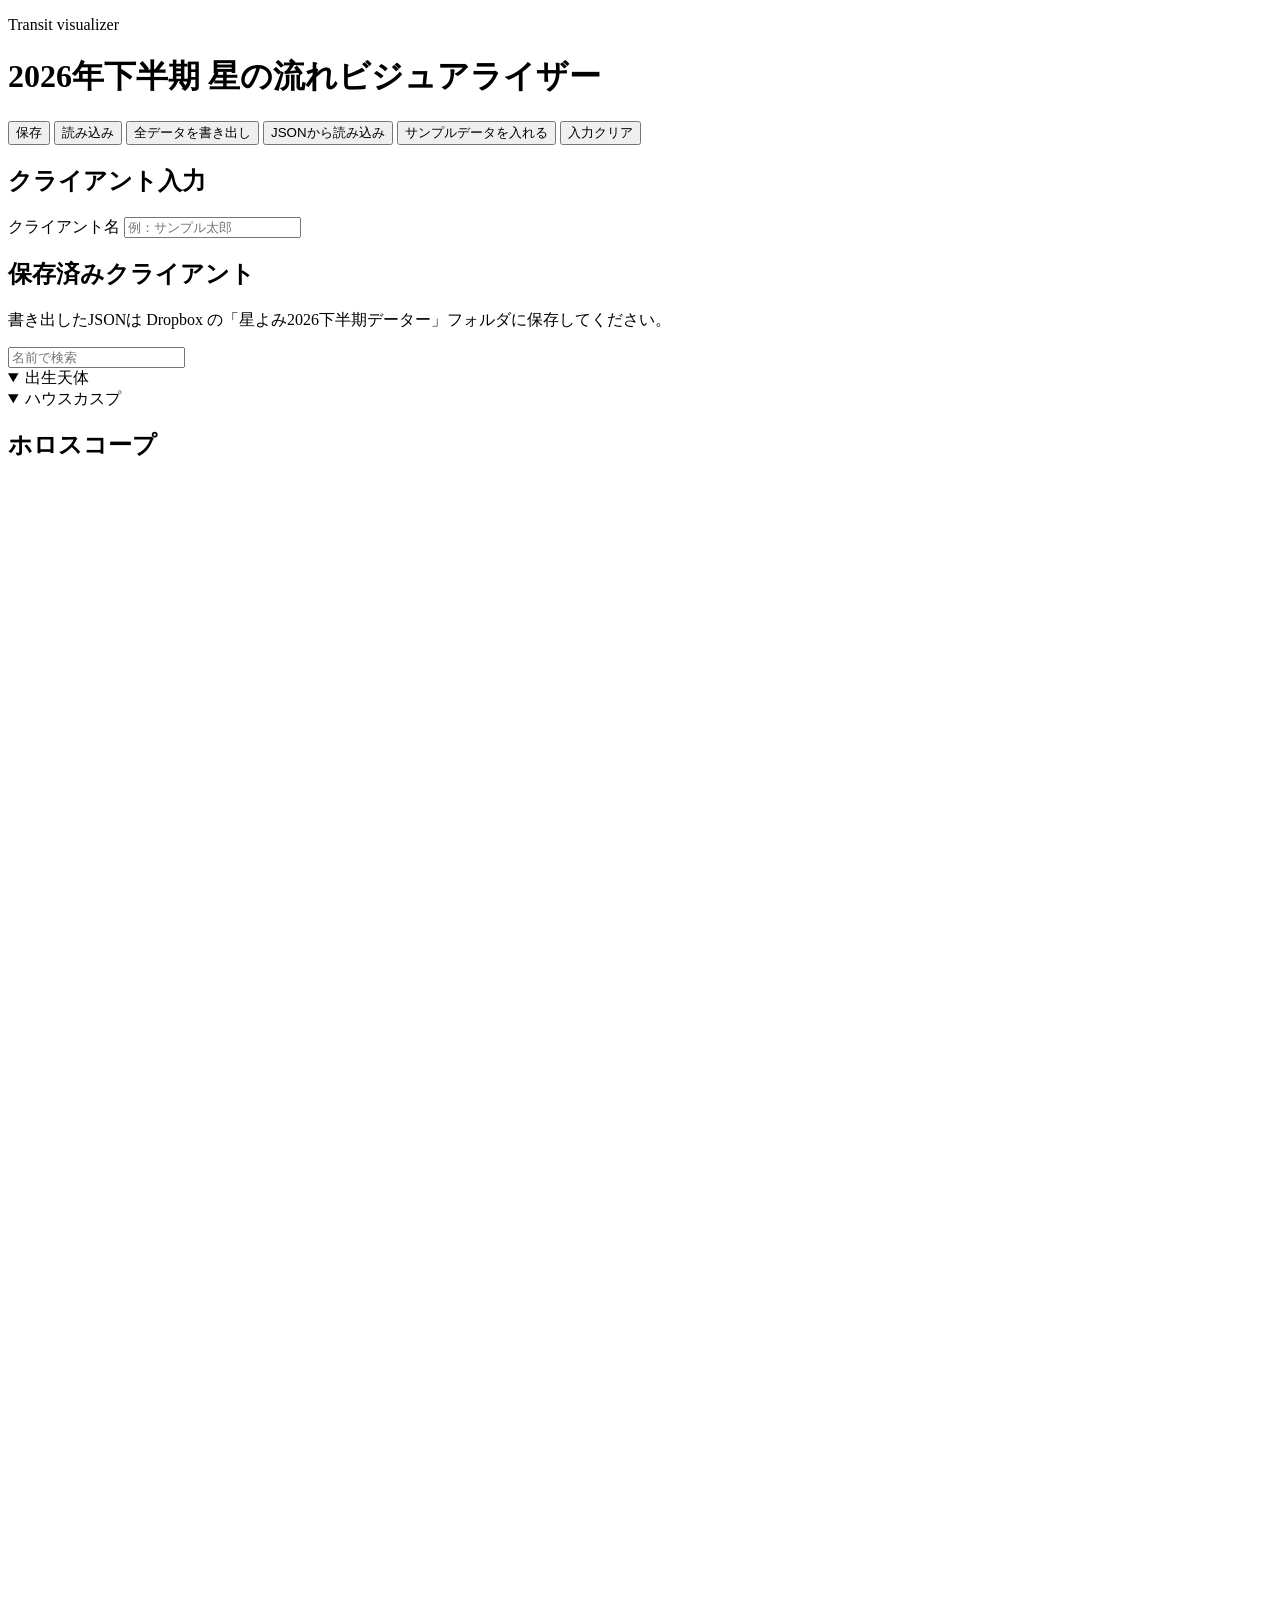
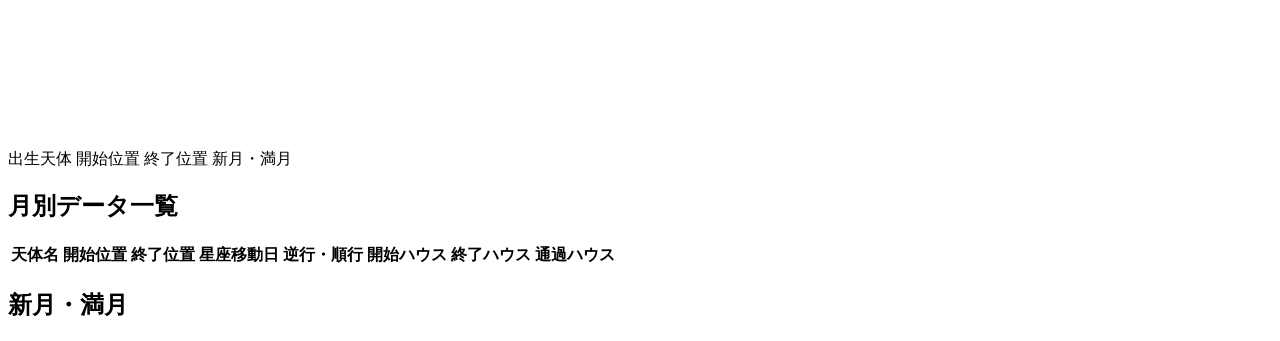
==== index.html @ 2de2ae79 "Add static app entrypoint" ====
<!doctype html>
<html lang="ja">
<head>
  <meta charset="utf-8">
  <meta name="viewport" content="width=device-width, initial-scale=1">
  <title>2026年下半期 星の流れビジュアライザー</title>
  <link rel="stylesheet" href="styles.css">
</head>
<body>
  <header class="app-header">
    <div>
      <p class="eyebrow">Transit visualizer</p>
      <h1>2026年下半期 星の流れビジュアライザー</h1>
    </div>
    <div class="storage-actions" aria-label="保存操作">
      <button id="saveBtn" type="button">保存</button>
      <button id="loadBtn" type="button">読み込み</button>
      <button id="exportBtn" type="button">全データを書き出し</button>
      <button id="importBtn" type="button">JSONから読み込み</button>
      <button id="sampleBtn" type="button">サンプルデータを入れる</button>
      <button id="clearBtn" type="button">入力クリア</button>
      <input id="importFile" type="file" accept="application/json,.json" hidden>
    </div>
  </header>

  <main class="layout">
    <section class="panel input-panel" aria-labelledby="input-title">
      <div class="section-heading">
        <h2 id="input-title">クライアント入力</h2>
        <p id="statusText" class="status-text" role="status"></p>
      </div>

      <label class="client-name">
        <span>クライアント名</span>
        <input id="clientName" type="text" autocomplete="off" placeholder="例：サンプル太郎">
      </label>

      <section class="client-library" aria-labelledby="client-library-title">
        <div class="section-heading compact">
          <h2 id="client-library-title">保存済みクライアント</h2>
          <span id="clientCount" class="status-text"></span>
        </div>
        <p class="storage-hint">書き出したJSONは Dropbox の「星よみ2026下半期データー」フォルダに保存してください。</p>
        <input id="clientSearch" type="search" autocomplete="off" placeholder="名前で検索">
        <div id="clientList" class="client-list" role="listbox" aria-label="保存済みクライアント一覧"></div>
      </section>

      <details open>
        <summary>出生天体</summary>
        <div id="natalInputs" class="input-grid"></div>
      </details>

      <details open>
        <summary>ハウスカスプ</summary>
        <div id="houseInputs" class="input-grid house-grid"></div>
      </details>
    </section>

    <section class="panel chart-panel" aria-labelledby="chart-title">
      <div class="section-heading">
        <h2 id="chart-title">ホロスコープ</h2>
        <p id="selectedMonthLabel" class="status-text"></p>
      </div>

      <div id="monthButtons" class="month-buttons" aria-label="月選択"></div>

      <div class="chart-wrap">
        <svg id="chartSvg" viewBox="0 0 720 720" role="img" aria-label="ホロスコープチャート"></svg>
      </div>

      <div class="legend">
        <span><i class="dot natal"></i>出生天体</span>
        <span><i class="dot start"></i>開始位置</span>
        <span><i class="dot end"></i>終了位置</span>
        <span><i class="dot moon"></i>新月・満月</span>
      </div>
    </section>

    <section class="panel list-panel" aria-labelledby="list-title">
      <h2 id="list-title">月別データ一覧</h2>
      <div class="table-wrap">
        <table>
          <thead>
            <tr>
              <th>天体名</th>
              <th>開始位置</th>
              <th>終了位置</th>
              <th>星座移動日</th>
              <th>逆行・順行</th>
              <th>開始ハウス</th>
              <th>終了ハウス</th>
              <th>通過ハウス</th>
            </tr>
          </thead>
          <tbody id="transitTableBody"></tbody>
        </table>
      </div>
    </section>

    <section class="panel lunation-panel" aria-labelledby="lunation-title">
      <h2 id="lunation-title">新月・満月</h2>
      <div id="lunationList" class="lunation-list"></div>
    </section>
  </main>

  <script src="data.js"></script>
  <script src="app.js"></script>
</body>
</html>
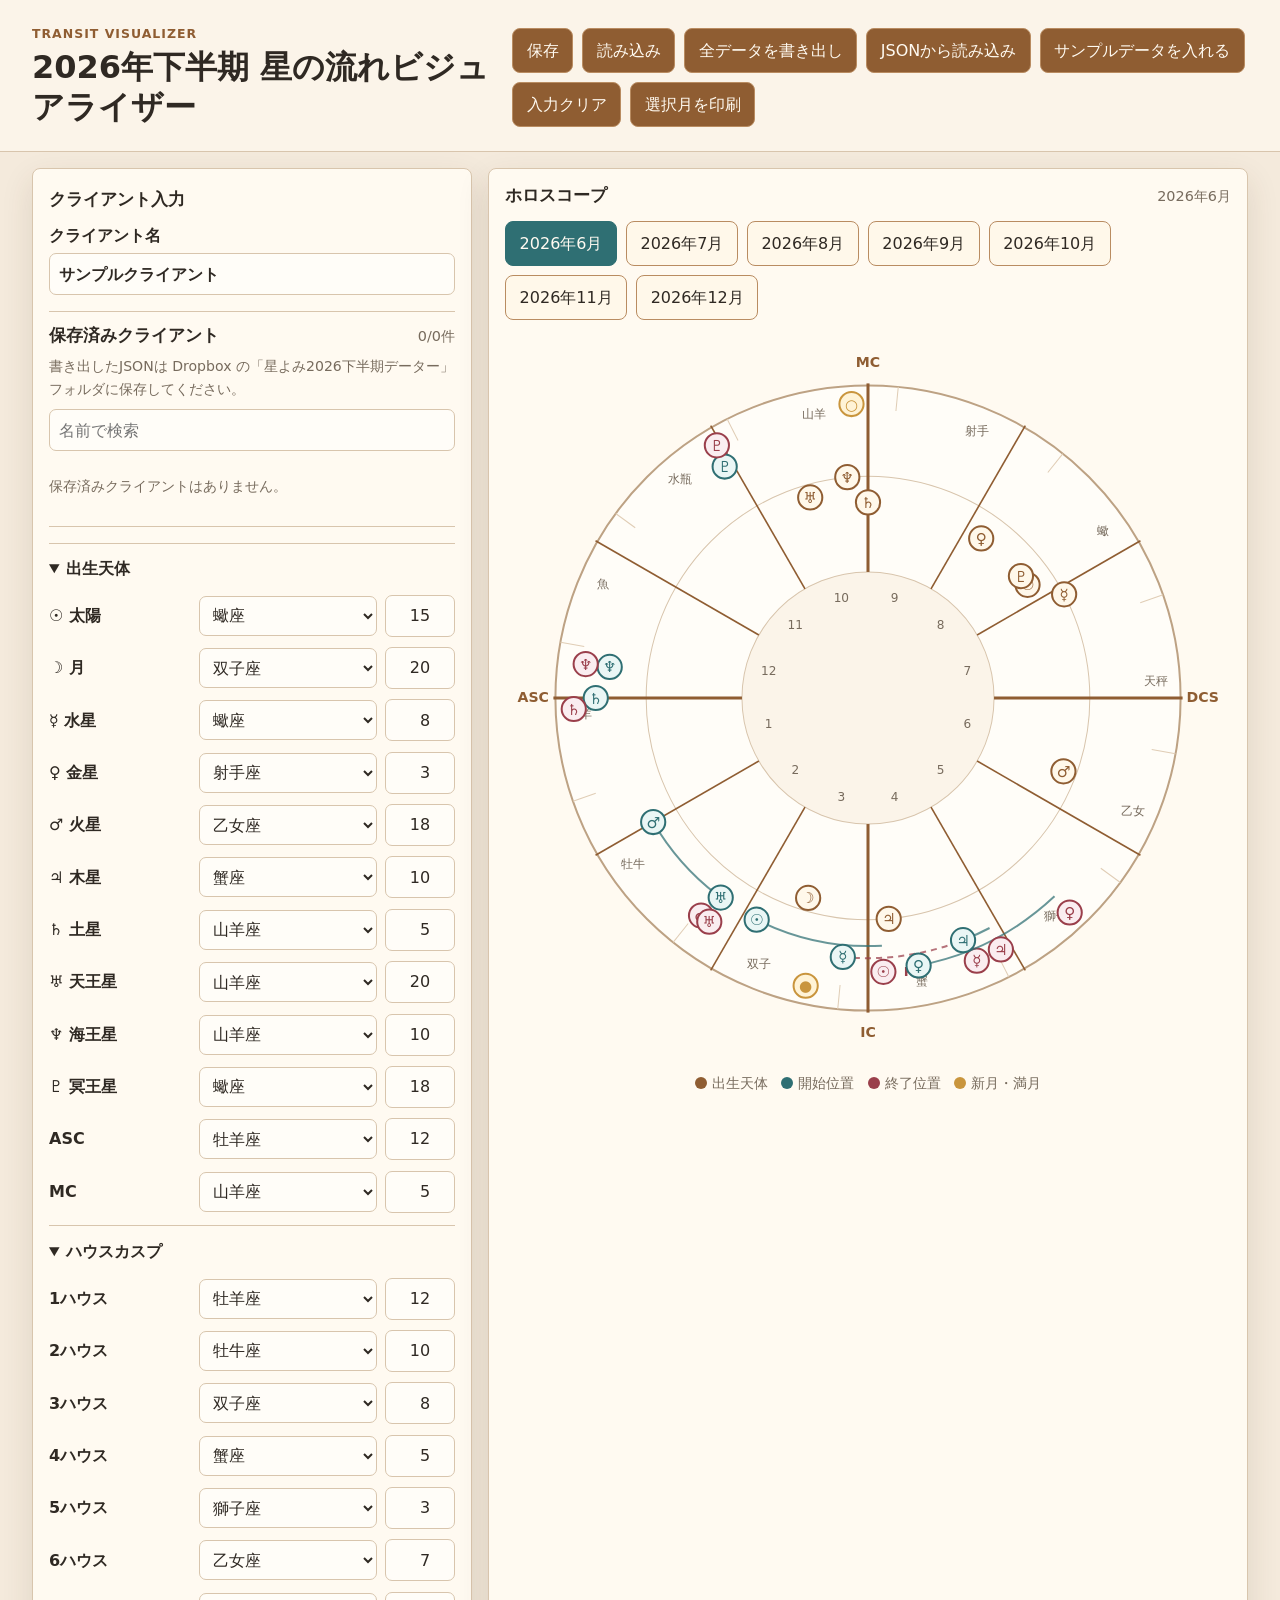
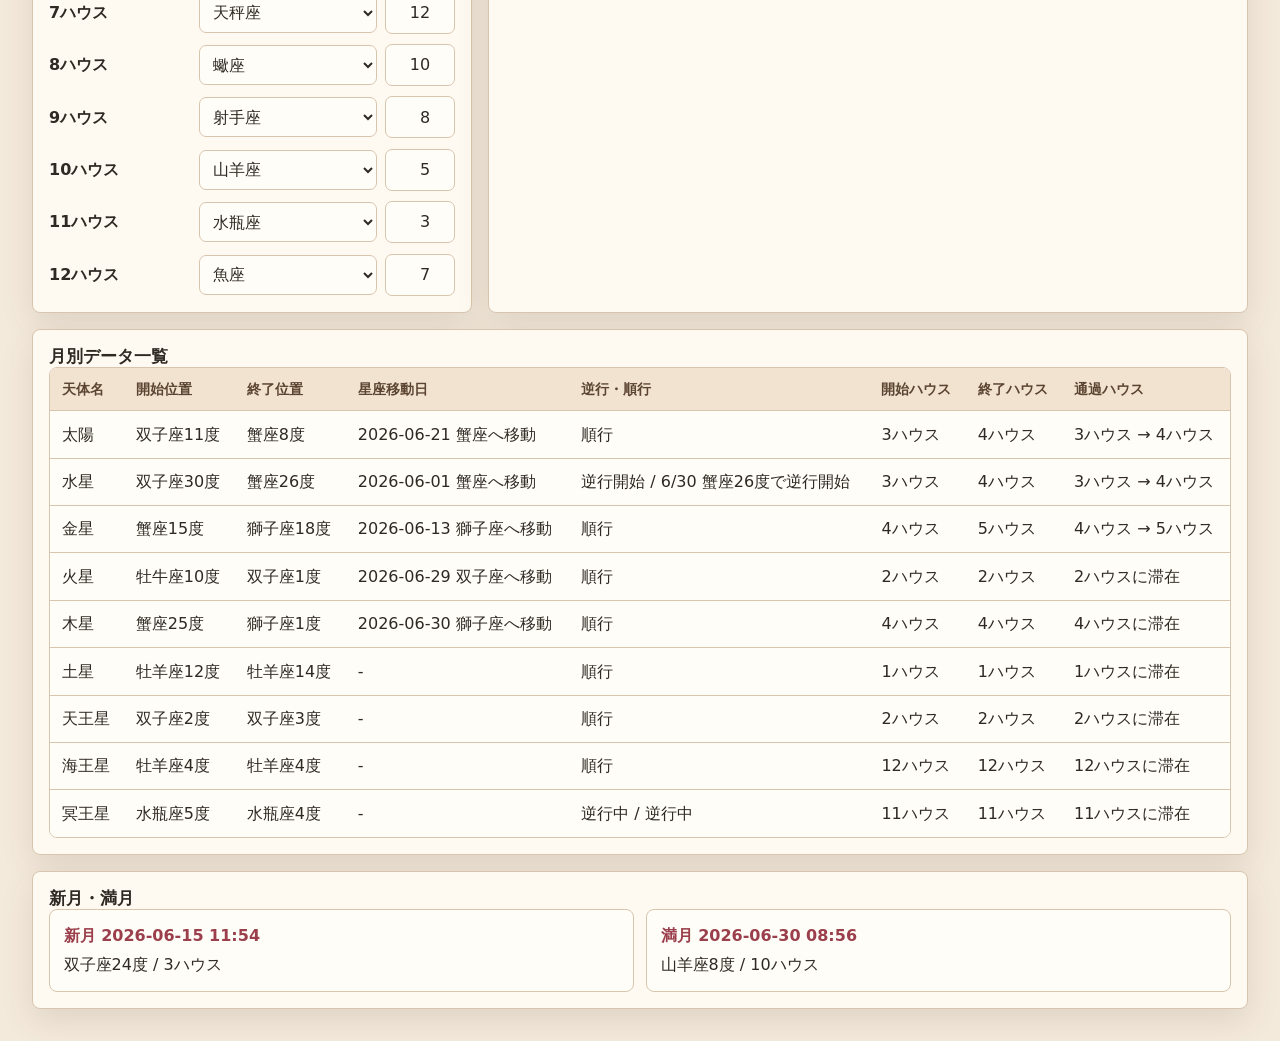
==== commit cd683c02: "印刷ボタンを追加" ====
--- a/index.html
+++ b/index.html
@@ -19,6 +19,7 @@
       <button id="importBtn" type="button">JSONから読み込み</button>
       <button id="sampleBtn" type="button">サンプルデータを入れる</button>
       <button id="clearBtn" type="button">入力クリア</button>
+      <button id="printBtn" type="button">選択月を印刷</button>
       <input id="importFile" type="file" accept="application/json,.json" hidden>
     </div>
   </header>
@@ -57,6 +58,8 @@
     </section>
 
     <section class="panel chart-panel" aria-labelledby="chart-title">
+      <div id="printSummary" class="print-summary" aria-hidden="true"></div>
+
       <div class="section-heading">
         <h2 id="chart-title">ホロスコープ</h2>
         <p id="selectedMonthLabel" class="status-text"></p>
@@ -105,5 +108,18 @@
 
   <script src="data.js"></script>
   <script src="app.js"></script>
+  <script>
+    (function () {
+      function updatePrintSummary() {
+        var summary = document.getElementById("printSummary");
+        var month = document.getElementById("selectedMonthLabel");
+        var client = document.getElementById("clientName");
+        if (summary) summary.textContent = ((month && month.textContent) || "選択月") + " / " + ((client && client.value) || "名称未設定");
+      }
+      var printButton = document.getElementById("printBtn");
+      if (printButton) printButton.addEventListener("click", function () { updatePrintSummary(); window.print(); });
+      window.addEventListener("beforeprint", updatePrintSummary);
+    })();
+  </script>
 </body>
 </html>
--- a/styles.css
+++ b/styles.css
@@ -0,0 +1,404 @@
+:root {
+  --bg: #f4eadc;
+  --paper: #fffaf1;
+  --paper-2: #f8f0e4;
+  --ink: #2f2923;
+  --muted: #776b5d;
+  --line: #d8c5ad;
+  --accent: #8f5d32;
+  --accent-2: #2f6f73;
+  --accent-3: #9a3f4b;
+  --gold: #c9953d;
+  --shadow: 0 12px 32px rgba(72, 48, 26, 0.12);
+}
+
+* {
+  box-sizing: border-box;
+}
+
+body {
+  margin: 0;
+  min-height: 100vh;
+  color: var(--ink);
+  background: var(--bg);
+  font-family: system-ui, -apple-system, BlinkMacSystemFont, "Segoe UI", sans-serif;
+  line-height: 1.6;
+}
+
+button,
+input,
+select {
+  font: inherit;
+}
+
+button {
+  min-height: 42px;
+  border: 1px solid #b98c61;
+  border-radius: 8px;
+  padding: 0.55rem 0.85rem;
+  color: #fffaf1;
+  background: var(--accent);
+  cursor: pointer;
+}
+
+button:hover {
+  filter: brightness(0.96);
+}
+
+button.secondary {
+  color: var(--ink);
+  background: var(--paper-2);
+}
+
+.app-header {
+  display: flex;
+  align-items: end;
+  justify-content: space-between;
+  gap: 1rem;
+  padding: 1.5rem clamp(1rem, 3vw, 2rem);
+  border-bottom: 1px solid var(--line);
+  background: #fbf4e9;
+}
+
+.eyebrow {
+  margin: 0 0 0.2rem;
+  color: var(--accent);
+  font-size: 0.78rem;
+  font-weight: 700;
+  letter-spacing: 0.08em;
+  text-transform: uppercase;
+}
+
+h1,
+h2 {
+  margin: 0;
+  line-height: 1.25;
+}
+
+h1 {
+  font-size: clamp(1.35rem, 3.8vw, 2rem);
+}
+
+h2 {
+  font-size: 1.05rem;
+}
+
+.storage-actions,
+.month-buttons {
+  display: flex;
+  flex-wrap: wrap;
+  gap: 0.55rem;
+}
+
+.layout {
+  display: grid;
+  grid-template-columns: minmax(300px, 440px) minmax(0, 1fr);
+  gap: 1rem;
+  padding: 1rem clamp(1rem, 3vw, 2rem) 2rem;
+}
+
+.panel {
+  border: 1px solid var(--line);
+  border-radius: 8px;
+  background: var(--paper);
+  box-shadow: var(--shadow);
+  padding: 1rem;
+}
+
+.input-panel {
+  align-self: start;
+}
+
+.chart-panel,
+.list-panel,
+.lunation-panel {
+  min-width: 0;
+}
+
+.list-panel,
+.lunation-panel {
+  grid-column: 1 / -1;
+}
+
+.section-heading {
+  display: flex;
+  align-items: baseline;
+  justify-content: space-between;
+  gap: 1rem;
+  margin-bottom: 0.8rem;
+}
+
+.section-heading.compact {
+  margin-bottom: 0.45rem;
+}
+
+.status-text {
+  min-height: 1.4em;
+  margin: 0;
+  color: var(--muted);
+  font-size: 0.9rem;
+}
+
+.client-name {
+  display: grid;
+  gap: 0.3rem;
+  margin-bottom: 1rem;
+  font-weight: 700;
+}
+
+.client-library {
+  border-top: 1px solid var(--line);
+  border-bottom: 1px solid var(--line);
+  padding: 0.8rem 0;
+  margin-bottom: 1rem;
+}
+
+.storage-hint {
+  margin: 0 0 0.55rem;
+  color: var(--muted);
+  font-size: 0.88rem;
+}
+
+.client-list {
+  display: grid;
+  gap: 0.45rem;
+  max-height: 190px;
+  overflow: auto;
+  margin-top: 0.6rem;
+  padding-right: 0.2rem;
+}
+
+.client-item {
+  display: flex;
+  align-items: center;
+  justify-content: space-between;
+  gap: 0.45rem;
+  border: 1px solid var(--line);
+  border-radius: 8px;
+  padding: 0.45rem;
+  background: #fffdf8;
+}
+
+.client-item.active {
+  border-color: var(--accent-2);
+  background: #eef8f6;
+}
+
+.client-item button {
+  min-height: 34px;
+  padding: 0.3rem 0.55rem;
+  white-space: nowrap;
+}
+
+.client-item .load-client {
+  flex: 1;
+  min-width: 0;
+  color: var(--ink);
+  text-align: left;
+  background: transparent;
+  border-color: transparent;
+}
+
+.client-item .delete-client {
+  color: #7b2631;
+  background: #fff7f6;
+  border-color: #d8aaa7;
+}
+
+input,
+select {
+  width: 100%;
+  min-height: 40px;
+  border: 1px solid var(--line);
+  border-radius: 7px;
+  padding: 0.45rem 0.55rem;
+  color: var(--ink);
+  background: #fffdf8;
+}
+
+details {
+  border-top: 1px solid var(--line);
+  padding-top: 0.8rem;
+  margin-top: 0.8rem;
+}
+
+summary {
+  cursor: pointer;
+  font-weight: 800;
+}
+
+.input-grid {
+  display: grid;
+  grid-template-columns: 1fr;
+  gap: 0.65rem;
+  margin-top: 0.8rem;
+}
+
+.field {
+  display: grid;
+  grid-template-columns: minmax(6.2rem, 0.8fr) minmax(7rem, 1fr) 4.4rem;
+  gap: 0.45rem;
+  align-items: center;
+}
+
+.field label {
+  font-weight: 700;
+}
+
+.field input {
+  text-align: right;
+}
+
+.month-buttons {
+  margin-bottom: 0.9rem;
+}
+
+.month-buttons button {
+  color: var(--ink);
+  background: #fff8ea;
+}
+
+.month-buttons button.active {
+  color: #fffaf1;
+  border-color: var(--accent-2);
+  background: var(--accent-2);
+}
+
+.chart-wrap {
+  width: min(100%, 760px);
+  margin: 0 auto;
+  aspect-ratio: 1;
+}
+
+#chartSvg {
+  display: block;
+  width: 100%;
+  height: 100%;
+  overflow: visible;
+}
+
+.legend {
+  display: flex;
+  flex-wrap: wrap;
+  gap: 0.85rem;
+  justify-content: center;
+  margin-top: 0.7rem;
+  color: var(--muted);
+  font-size: 0.9rem;
+}
+
+.dot {
+  display: inline-block;
+  width: 0.75rem;
+  height: 0.75rem;
+  border-radius: 50%;
+  margin-right: 0.3rem;
+  vertical-align: -0.08rem;
+}
+
+.dot.natal { background: var(--accent); }
+.dot.start { background: var(--accent-2); }
+.dot.end { background: var(--accent-3); }
+.dot.moon { background: var(--gold); }
+
+.table-wrap {
+  overflow-x: auto;
+  border: 1px solid var(--line);
+  border-radius: 8px;
+}
+
+table {
+  width: 100%;
+  min-width: 900px;
+  border-collapse: collapse;
+  background: #fffdf8;
+}
+
+th,
+td {
+  border-bottom: 1px solid var(--line);
+  padding: 0.65rem 0.75rem;
+  text-align: left;
+  vertical-align: top;
+}
+
+th {
+  color: #5b4431;
+  background: #f2e3d0;
+  font-size: 0.86rem;
+  white-space: nowrap;
+}
+
+tbody tr:last-child td {
+  border-bottom: 0;
+}
+
+.lunation-list {
+  display: grid;
+  grid-template-columns: repeat(auto-fit, minmax(230px, 1fr));
+  gap: 0.75rem;
+}
+
+.lunation-card {
+  border: 1px solid var(--line);
+  border-radius: 8px;
+  padding: 0.85rem;
+  background: #fffdf8;
+}
+
+.lunation-card strong {
+  display: block;
+  margin-bottom: 0.2rem;
+  color: var(--accent-3);
+}
+
+.small {
+  color: var(--muted);
+  font-size: 0.9rem;
+}
+
+.svg-label {
+  fill: var(--ink);
+  font-size: 15px;
+  font-weight: 700;
+}
+
+.svg-small {
+  fill: var(--muted);
+  font-size: 12px;
+}
+
+@media (max-width: 980px) {
+  .app-header,
+  .layout {
+    display: block;
+  }
+
+  .storage-actions {
+    margin-top: 1rem;
+  }
+
+  .panel {
+    margin-bottom: 1rem;
+  }
+}
+
+@media (max-width: 620px) {
+  .app-header,
+  .layout {
+    padding-left: 0.75rem;
+    padding-right: 0.75rem;
+  }
+
+  .input-grid {
+    grid-template-columns: 1fr;
+  }
+
+  .field {
+    grid-template-columns: 6rem minmax(6.6rem, 1fr) 4rem;
+  }
+
+  button {
+    flex: 1 1 auto;
+  }
+}
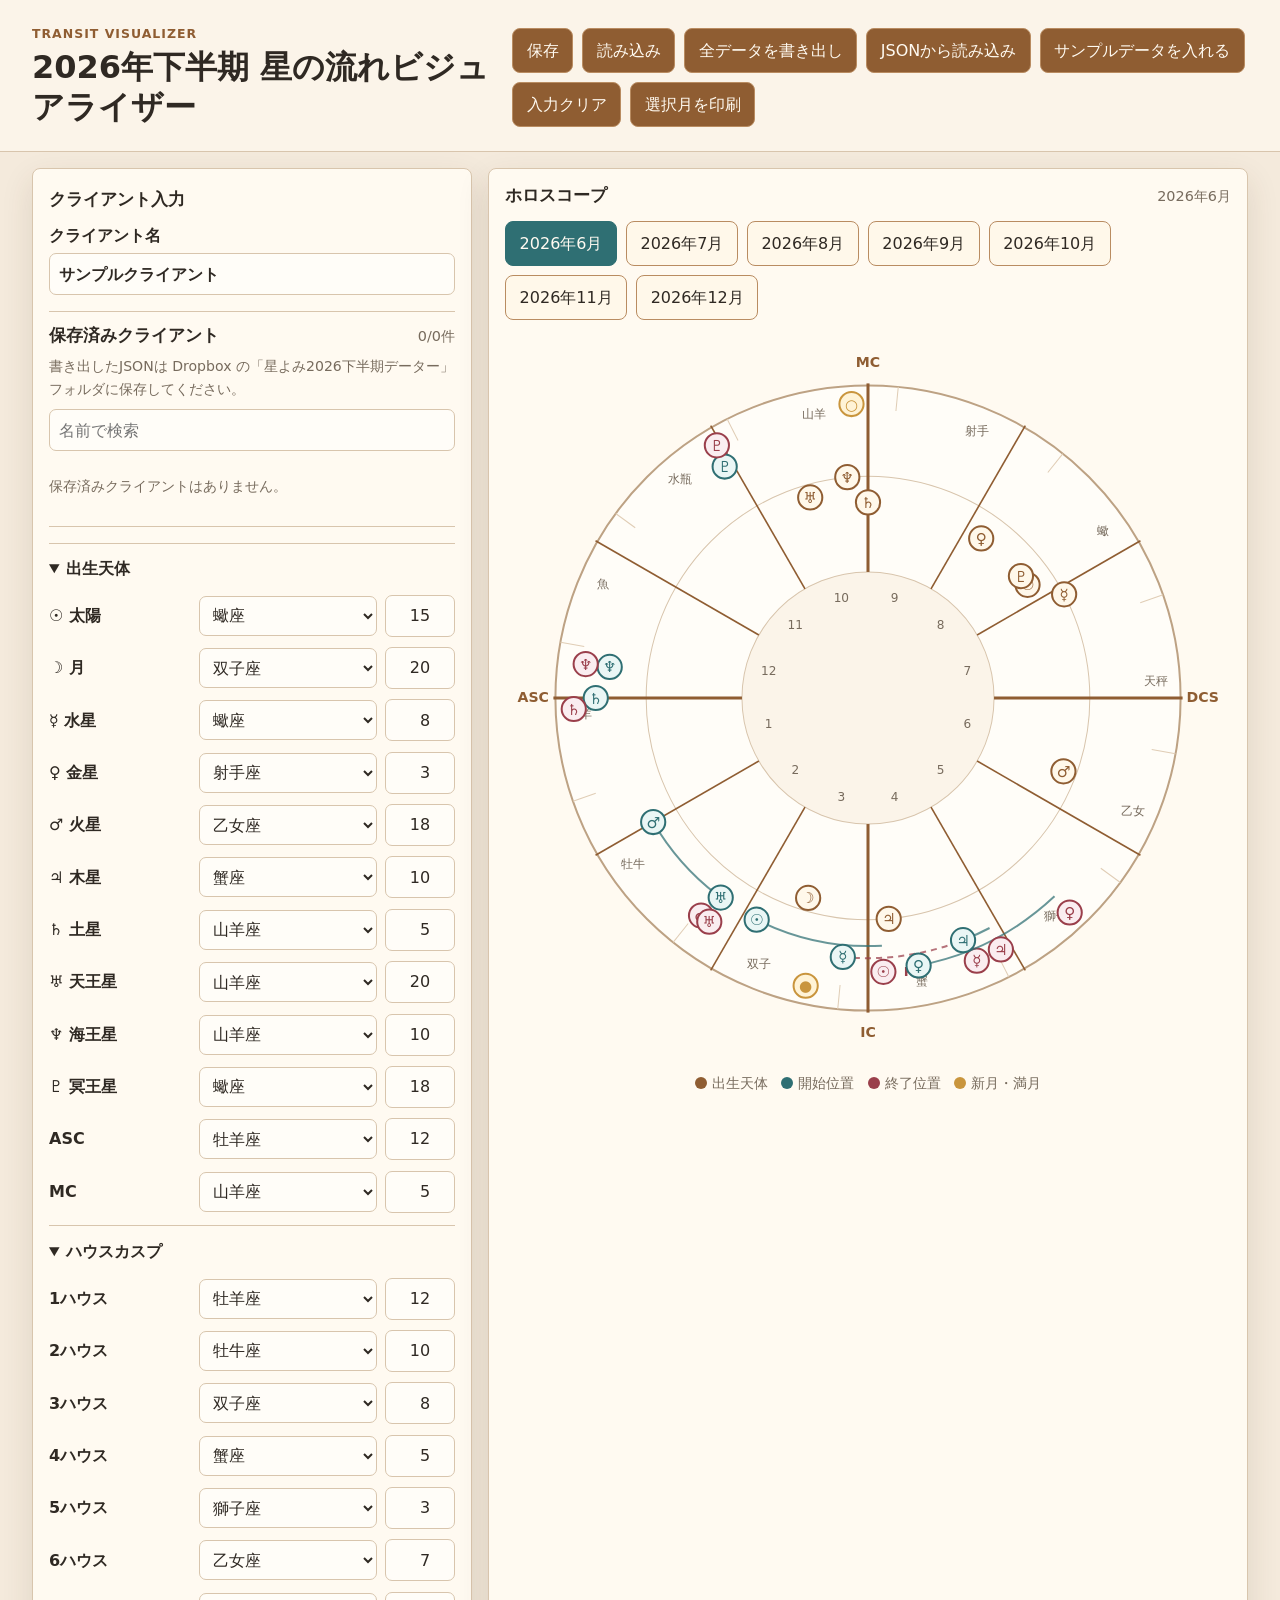
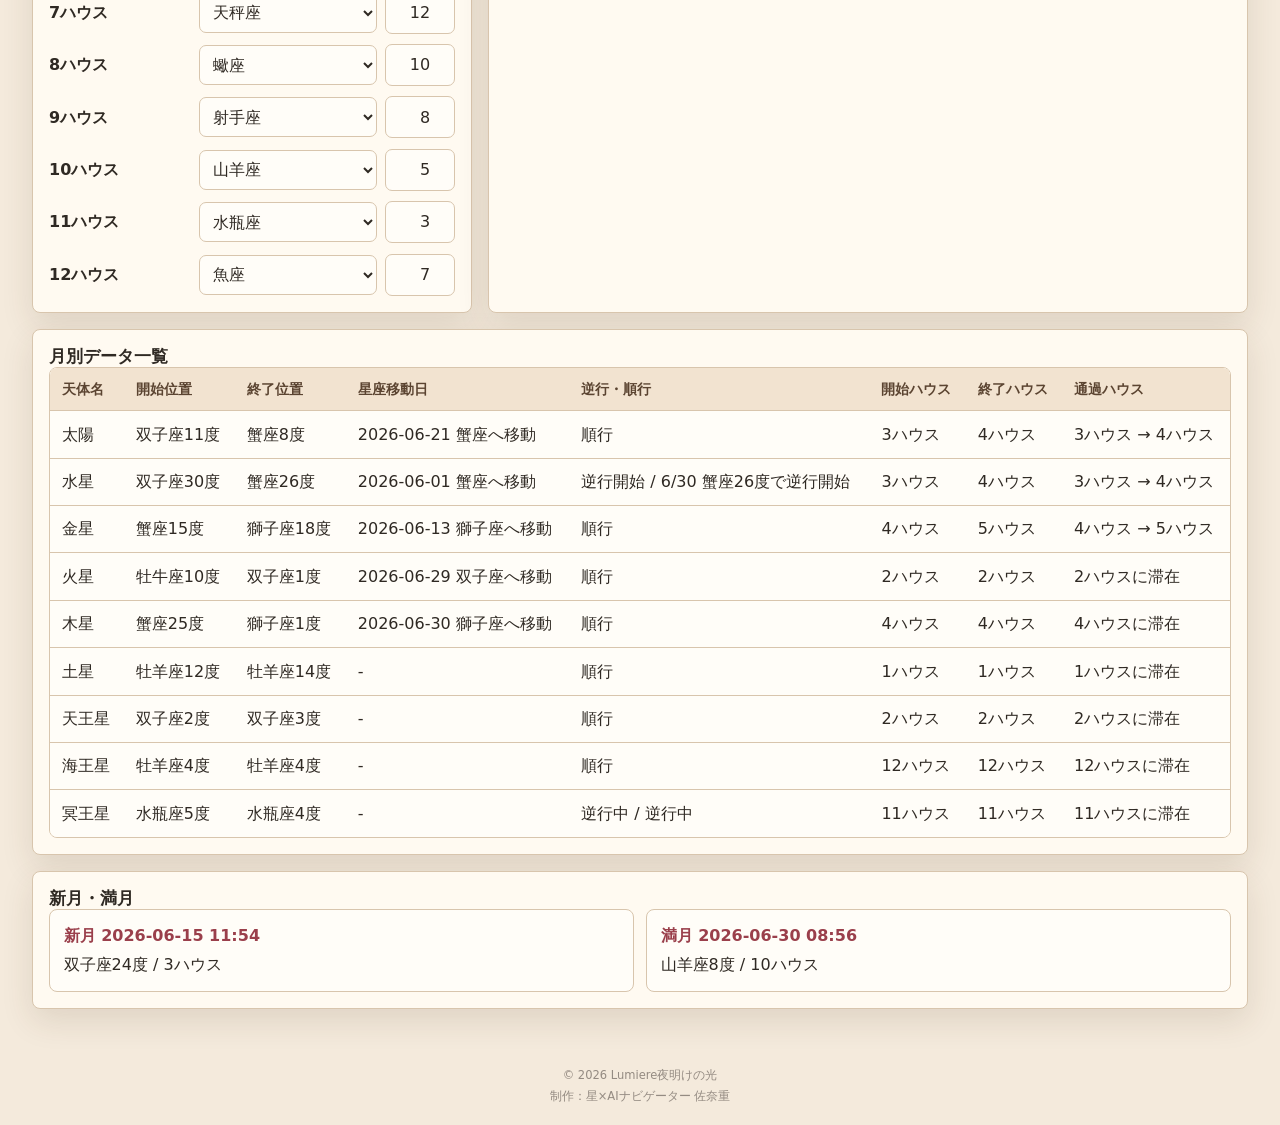
==== commit 6d3bfb36: "Add Lumiere footer attribution" ====
--- a/index.html
+++ b/index.html
@@ -121,5 +121,10 @@
       window.addEventListener("beforeprint", updatePrintSummary);
     })();
   </script>
+
+  <footer class="lumiere-site-footer" style="padding: 24px 16px 18px; text-align: center; font-size: 0.72rem; line-height: 1.8; color: rgba(80, 70, 65, 0.58); letter-spacing: 0;">
+    <div>© 2026 Lumiere夜明けの光</div>
+    <div>制作：星×AIナビゲーター 佐奈重</div>
+  </footer>
 </body>
 </html>
--- a/styles.css
+++ b/styles.css
@@ -139,6 +139,10 @@
   font-size: 0.9rem;
 }
 
+.print-summary {
+  display: none;
+}
+
 .client-name {
   display: grid;
   gap: 0.3rem;
@@ -402,3 +406,137 @@
     flex: 1 1 auto;
   }
 }
+
+@media print {
+  @page {
+    size: A4 portrait;
+    margin: 7mm;
+  }
+
+  :root {
+    --bg: #ffffff;
+    --paper: #ffffff;
+    --paper-2: #ffffff;
+    --shadow: none;
+  }
+
+  * {
+    print-color-adjust: exact;
+    -webkit-print-color-adjust: exact;
+  }
+
+  body {
+    min-height: auto;
+    background: #ffffff;
+    font-size: 9.5pt;
+    line-height: 1.25;
+  }
+
+  button,
+  input,
+  select,
+  .app-header,
+  .input-panel,
+  .month-buttons,
+  .legend {
+    display: none !important;
+  }
+
+  .layout {
+    display: block;
+    padding: 0;
+  }
+
+  .panel {
+    break-inside: avoid;
+    page-break-inside: avoid;
+    border: 0;
+    border-radius: 0;
+    box-shadow: none;
+    padding: 0;
+    margin: 0 0 4mm;
+    background: #ffffff;
+  }
+
+  .chart-panel {
+    min-height: auto;
+  }
+
+  .print-summary {
+    display: block;
+    margin: 0 0 2.5mm;
+    padding-bottom: 2mm;
+    border-bottom: 1px solid #d8c5ad;
+    color: #2f2923;
+    font-size: 13pt;
+    font-weight: 800;
+  }
+
+  .print-summary:empty {
+    display: none;
+  }
+
+  .section-heading {
+    margin-bottom: 1.5mm;
+  }
+
+  h2 {
+    font-size: 11pt;
+  }
+
+  .status-text {
+    font-size: 10pt;
+  }
+
+  .chart-wrap {
+    width: 100%;
+    max-width: 118mm;
+    height: 118mm;
+    margin: 0 auto;
+  }
+
+  #chartSvg {
+    width: 100%;
+    height: 100%;
+  }
+
+  .table-wrap {
+    overflow: visible;
+    border-radius: 0;
+  }
+
+  table {
+    min-width: 0;
+    table-layout: fixed;
+    font-size: 7.2pt;
+  }
+
+  th,
+  td {
+    padding: 1.2mm 1mm;
+    word-break: break-word;
+  }
+
+  th {
+    white-space: normal;
+  }
+
+  .lunation-list {
+    grid-template-columns: 1fr 1fr;
+    gap: 2mm;
+  }
+
+  .lunation-card {
+    break-inside: avoid;
+    page-break-inside: avoid;
+    padding: 1.8mm;
+  }
+
+  .lunation-card strong {
+    margin-bottom: 0.5mm;
+  }
+
+  .small {
+    font-size: 8pt;
+  }
+}
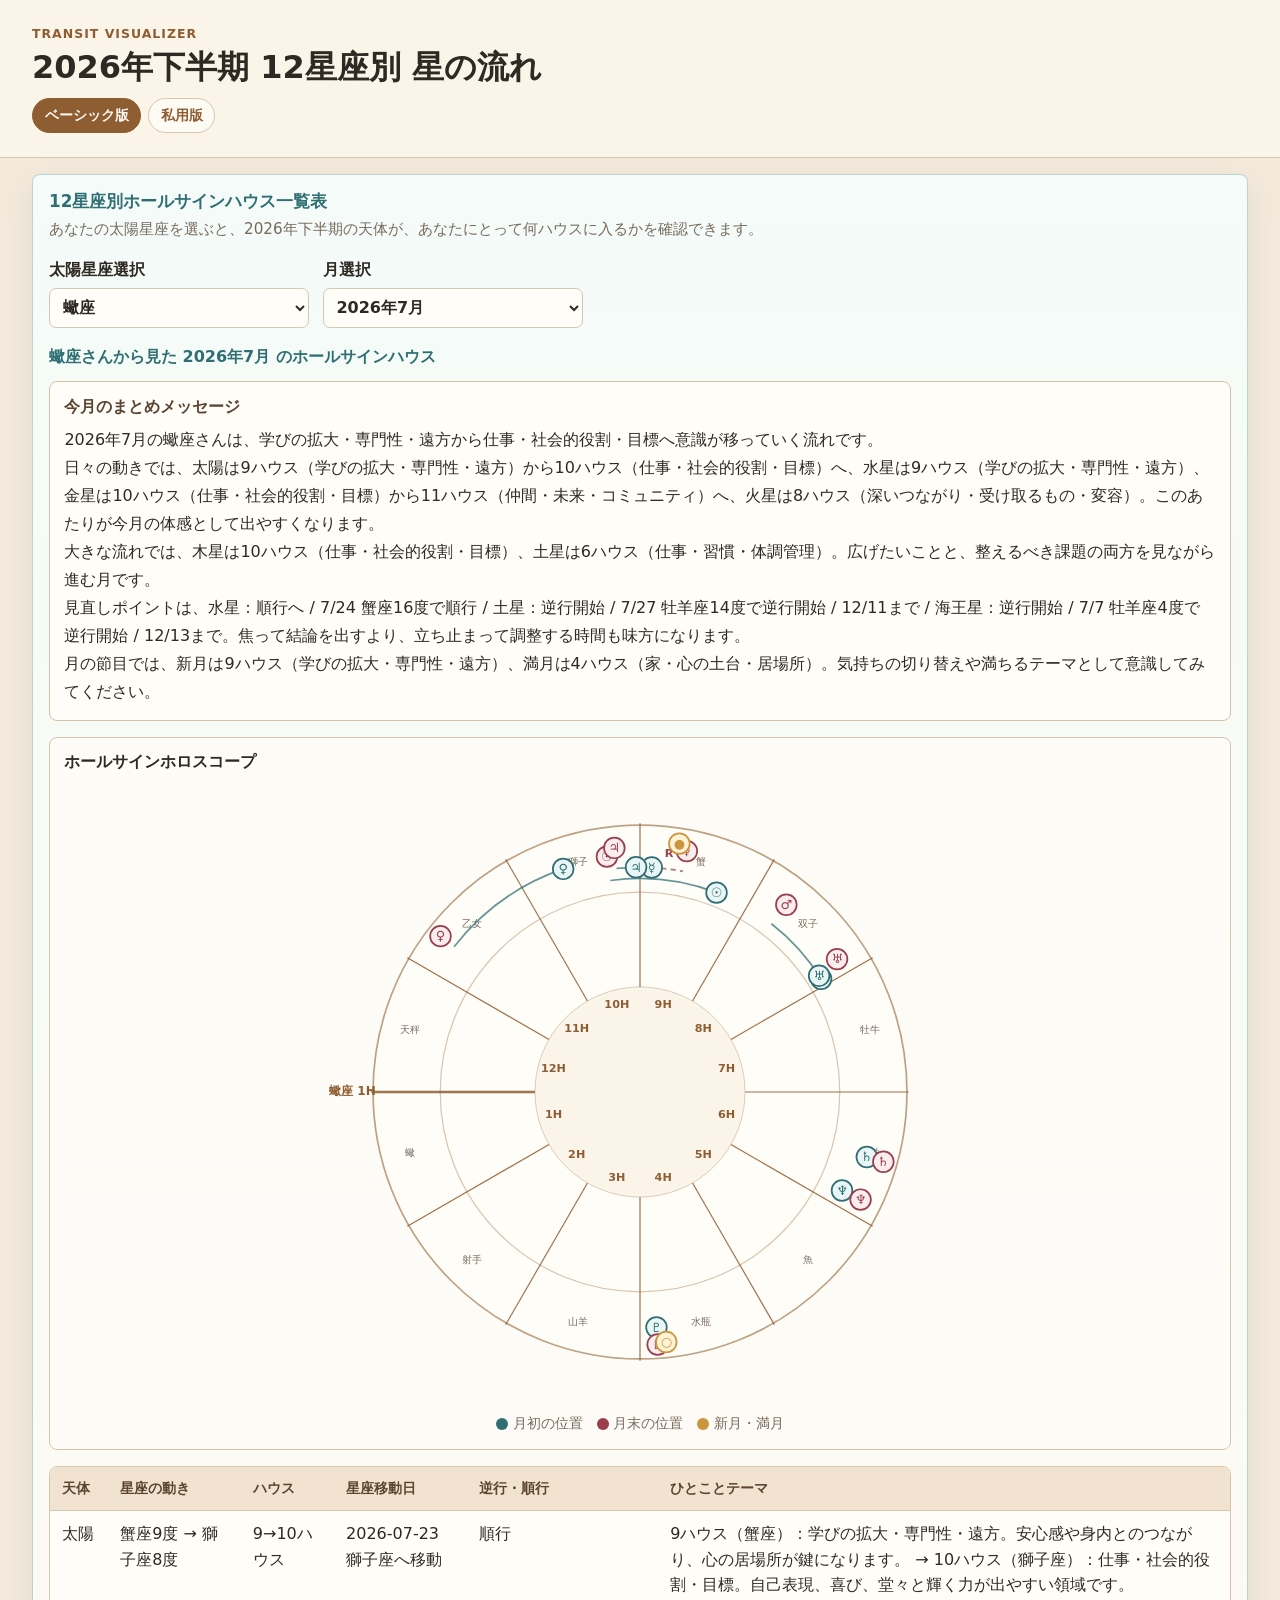
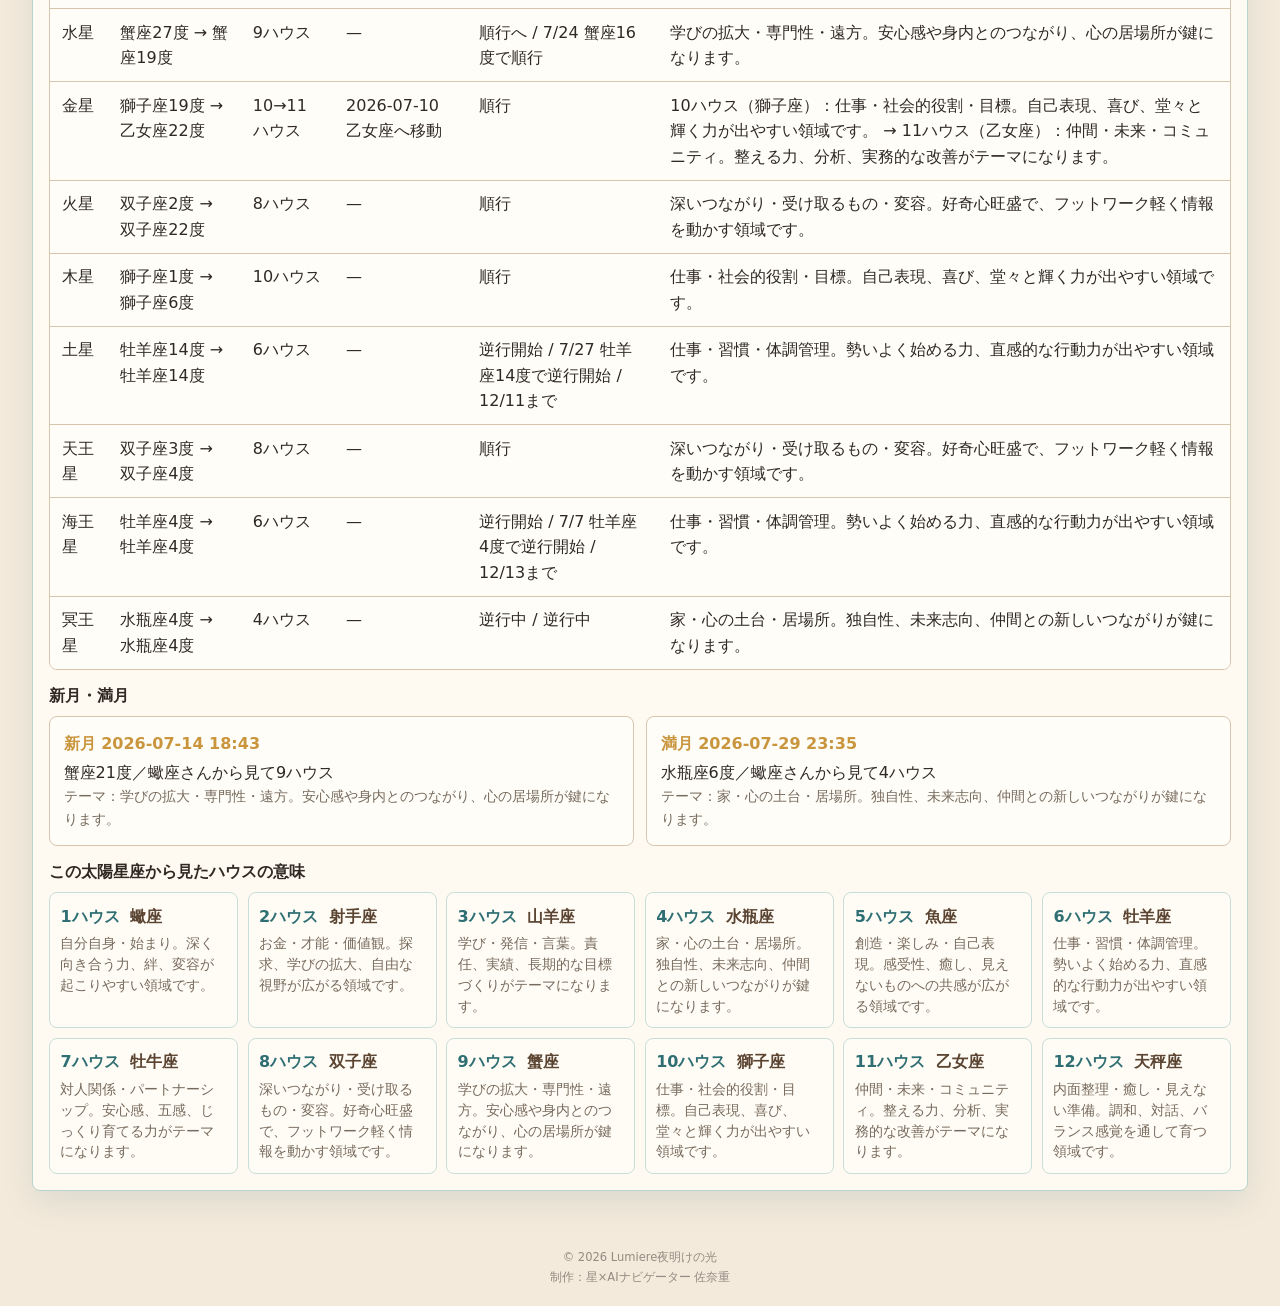
==== commit a6a0e420: "Add monthly summary messages" ====
--- a/index.html
+++ b/index.html
@@ -10,7 +10,11 @@
   <header class="app-header">
     <div>
       <p class="eyebrow">Transit visualizer</p>
-      <h1>2026年下半期 星の流れビジュアライザー</h1>
+      <h1>2026年下半期 12星座別 星の流れ</h1>
+      <nav class="view-links" aria-label="表示切り替え">
+        <a href="index.html" aria-current="page">ベーシック版</a>
+        <a href="private.html">私用版</a>
+      </nav>
     </div>
     <div class="storage-actions" aria-label="保存操作">
       <button id="saveBtn" type="button">保存</button>
@@ -25,11 +29,76 @@
   </header>
 
   <main class="layout">
-    <section class="panel input-panel" aria-labelledby="input-title">
-      <div class="section-heading">
-        <h2 id="input-title">クライアント入力</h2>
-        <p id="statusText" class="status-text" role="status"></p>
+    <section class="panel whole-sign-panel" aria-labelledby="whole-sign-title">
+      <div class="section-heading whole-sign-heading">
+        <div>
+          <h2 id="whole-sign-title">12星座別ホールサインハウス一覧表</h2>
+          <p class="section-description">あなたの太陽星座を選ぶと、2026年下半期の天体が、あなたにとって何ハウスに入るかを確認できます。</p>
+        </div>
       </div>
+
+      <div class="whole-sign-controls" aria-label="ホールサイン一覧の条件選択">
+        <label>
+          <span>太陽星座選択</span>
+          <select id="wholeSignSelect"></select>
+        </label>
+        <label>
+          <span>月選択</span>
+          <select id="wholeSignMonthSelect"></select>
+        </label>
+      </div>
+
+      <div class="whole-sign-summary" id="wholeSignSummary" aria-live="polite"></div>
+
+      <section class="monthly-message-panel" aria-labelledby="monthly-message-title">
+        <h3 id="monthly-message-title">今月のまとめメッセージ</h3>
+        <div id="wholeSignMonthlyMessage" class="monthly-message"></div>
+      </section>
+
+      <section class="whole-sign-chart-panel" aria-labelledby="whole-sign-chart-title">
+        <h3 id="whole-sign-chart-title">ホールサインホロスコープ</h3>
+        <div class="whole-sign-chart-wrap">
+          <svg id="wholeSignChartSvg" viewBox="0 0 720 720" role="img" aria-label="選択星座から見たホールサインホロスコープ"></svg>
+        </div>
+        <div class="whole-sign-chart-legend">
+          <span><i class="dot start"></i>月初の位置</span>
+          <span><i class="dot end"></i>月末の位置</span>
+          <span><i class="dot moon"></i>新月・満月</span>
+        </div>
+      </section>
+
+      <div class="table-wrap whole-sign-table-wrap">
+        <table class="whole-sign-table">
+          <thead>
+            <tr>
+              <th>天体</th>
+              <th>星座の動き</th>
+              <th>ハウス</th>
+              <th>星座移動日</th>
+              <th>逆行・順行</th>
+              <th>ひとことテーマ</th>
+            </tr>
+          </thead>
+          <tbody id="wholeSignTableBody"></tbody>
+        </table>
+      </div>
+
+      <section class="whole-sign-lunations" aria-labelledby="whole-sign-lunation-title">
+        <h3 id="whole-sign-lunation-title">新月・満月</h3>
+        <div id="wholeSignLunationList" class="whole-sign-lunation-list"></div>
+      </section>
+
+      <div class="whole-sign-house-map" aria-labelledby="whole-sign-house-map-title">
+        <h3 id="whole-sign-house-map-title">この太陽星座から見たハウスの意味</h3>
+        <div id="wholeSignHouseMap" class="whole-sign-house-grid"></div>
+      </div>
+    </section>
+
+    <details class="panel input-panel personal-input-panel">
+      <summary>
+        <span id="input-title">個人データ入力・保存読み込み</span>
+        <span id="statusText" class="status-text" role="status"></span>
+      </summary>
 
       <label class="client-name">
         <span>クライアント名</span>
@@ -55,7 +124,7 @@
         <summary>ハウスカスプ</summary>
         <div id="houseInputs" class="input-grid house-grid"></div>
       </details>
-    </section>
+    </details>
 
     <section class="panel chart-panel" aria-labelledby="chart-title">
       <div id="printSummary" class="print-summary" aria-hidden="true"></div>
--- a/styles.css
+++ b/styles.css
@@ -69,6 +69,30 @@
   text-transform: uppercase;
 }
 
+.view-links {
+  display: flex;
+  flex-wrap: wrap;
+  gap: 0.45rem;
+  margin-top: 0.7rem;
+}
+
+.view-links a {
+  border: 1px solid var(--line);
+  border-radius: 999px;
+  padding: 0.32rem 0.72rem;
+  color: var(--accent);
+  background: rgba(255, 253, 248, 0.72);
+  font-size: 0.86rem;
+  font-weight: 800;
+  text-decoration: none;
+}
+
+.view-links a[aria-current="page"] {
+  color: #fffaf1;
+  border-color: var(--accent);
+  background: var(--accent);
+}
+
 h1,
 h2 {
   margin: 0;
@@ -90,9 +114,17 @@
   gap: 0.55rem;
 }
 
+.storage-actions,
+.input-panel,
+.chart-panel,
+.list-panel,
+.lunation-panel {
+  display: none;
+}
+
 .layout {
   display: grid;
-  grid-template-columns: minmax(300px, 440px) minmax(0, 1fr);
+  grid-template-columns: minmax(0, 1fr);
   gap: 1rem;
   padding: 1rem clamp(1rem, 3vw, 2rem) 2rem;
 }
@@ -111,12 +143,14 @@
 
 .chart-panel,
 .list-panel,
-.lunation-panel {
+.lunation-panel,
+.whole-sign-panel {
   min-width: 0;
 }
 
 .list-panel,
-.lunation-panel {
+.lunation-panel,
+.whole-sign-panel {
   grid-column: 1 / -1;
 }
 
@@ -356,6 +390,180 @@
   color: var(--accent-3);
 }
 
+.section-description {
+  margin: 0.35rem 0 0;
+  color: var(--muted);
+  font-size: 0.95rem;
+}
+
+.whole-sign-heading {
+  align-items: start;
+}
+
+.whole-sign-panel {
+  border-color: #b9d4cd;
+  background: linear-gradient(180deg, #f4fbf8 0%, #fffaf1 72%);
+  box-shadow: 0 12px 32px rgba(47, 111, 115, 0.12);
+}
+
+.whole-sign-panel h2 {
+  color: var(--accent-2);
+}
+
+.whole-sign-controls {
+  display: grid;
+  grid-template-columns: repeat(2, minmax(180px, 260px));
+  gap: 0.85rem;
+  margin: 1rem 0;
+}
+
+.whole-sign-controls label {
+  display: grid;
+  gap: 0.3rem;
+  font-weight: 800;
+}
+
+.whole-sign-summary {
+  margin: 0 0 0.75rem;
+  color: var(--accent-2);
+  font-weight: 800;
+}
+
+.monthly-message-panel {
+  margin: 0 0 1rem;
+  border: 1px solid #d7c0a5;
+  border-radius: 8px;
+  padding: 0.9rem;
+  background: #fffdf8;
+}
+
+.monthly-message-panel h3 {
+  margin: 0 0 0.55rem;
+  color: #5b4431;
+  font-size: 1rem;
+  line-height: 1.25;
+}
+
+.monthly-message {
+  white-space: pre-line;
+  color: var(--ink);
+  line-height: 1.75;
+}
+
+.whole-sign-chart-panel {
+  margin: 0 0 1rem;
+  border: 1px solid var(--line);
+  border-radius: 8px;
+  padding: 0.85rem;
+  background: rgba(255, 253, 248, 0.72);
+}
+
+.whole-sign-chart-panel h3 {
+  margin: 0 0 0.65rem;
+  color: var(--ink);
+  font-size: 1rem;
+  line-height: 1.25;
+}
+
+.whole-sign-chart-wrap {
+  width: min(100%, 620px);
+  margin: 0 auto;
+  aspect-ratio: 1;
+}
+
+#wholeSignChartSvg {
+  display: block;
+  width: 100%;
+  height: 100%;
+  overflow: visible;
+}
+
+.whole-sign-chart-legend {
+  display: flex;
+  flex-wrap: wrap;
+  gap: 0.85rem;
+  justify-content: center;
+  margin-top: 0.65rem;
+  color: var(--muted);
+  font-size: 0.9rem;
+}
+
+.whole-sign-house-map {
+  margin: 1rem 0 0;
+}
+
+.whole-sign-house-map h3 {
+  margin: 0 0 0.65rem;
+  color: var(--ink);
+  font-size: 1rem;
+  line-height: 1.25;
+}
+
+.whole-sign-house-grid {
+  display: grid;
+  grid-template-columns: repeat(auto-fit, minmax(180px, 1fr));
+  gap: 0.6rem;
+}
+
+.whole-sign-house-card {
+  border: 1px solid #c8ded8;
+  border-radius: 8px;
+  padding: 0.65rem;
+  background: rgba(255, 253, 248, 0.82);
+}
+
+.whole-sign-house-card strong {
+  display: inline-block;
+  margin-right: 0.35rem;
+  color: var(--accent-2);
+}
+
+.whole-sign-house-card span {
+  color: #5b4431;
+  font-weight: 800;
+}
+
+.whole-sign-house-card p {
+  margin: 0.25rem 0 0;
+  color: var(--muted);
+  font-size: 0.9rem;
+  line-height: 1.45;
+}
+
+.whole-sign-table {
+  min-width: 980px;
+}
+
+.whole-sign-lunations {
+  margin-top: 1rem;
+}
+
+.whole-sign-lunations h3 {
+  margin: 0 0 0.65rem;
+  color: var(--ink);
+  font-size: 1rem;
+  line-height: 1.25;
+}
+
+.whole-sign-lunation-list {
+  display: grid;
+  grid-template-columns: repeat(auto-fit, minmax(250px, 1fr));
+  gap: 0.75rem;
+}
+
+.whole-sign-lunation-card {
+  border: 1px solid var(--line);
+  border-radius: 8px;
+  padding: 0.85rem;
+  background: #fffdf8;
+}
+
+.whole-sign-lunation-card strong {
+  display: block;
+  margin-bottom: 0.2rem;
+  color: var(--gold);
+}
+
 .small {
   color: var(--muted);
   font-size: 0.9rem;
@@ -404,6 +612,69 @@
 
   button {
     flex: 1 1 auto;
+  }
+
+  .whole-sign-controls {
+    grid-template-columns: 1fr;
+  }
+
+  .whole-sign-house-grid {
+    grid-template-columns: 1fr 1fr;
+  }
+
+  .whole-sign-table-wrap {
+    overflow: visible;
+    border: 0;
+  }
+
+  .whole-sign-table {
+    min-width: 0;
+    background: transparent;
+  }
+
+  .whole-sign-table thead {
+    display: none;
+  }
+
+  .whole-sign-table,
+  .whole-sign-table tbody,
+  .whole-sign-table tr,
+  .whole-sign-table td {
+    display: block;
+    width: 100%;
+  }
+
+  .whole-sign-table tr {
+    border: 1px solid var(--line);
+    border-radius: 8px;
+    margin-bottom: 0.75rem;
+    padding: 0.7rem;
+    background: #fffdf8;
+  }
+
+  .whole-sign-table td {
+    display: grid;
+    grid-template-columns: 7.5rem minmax(0, 1fr);
+    gap: 0.65rem;
+    border-bottom: 1px solid #eadbcc;
+    padding: 0.42rem 0;
+    word-break: break-word;
+  }
+
+  .whole-sign-table td:last-child {
+    border-bottom: 0;
+  }
+
+  .whole-sign-table td::before {
+    content: attr(data-label);
+    color: #5b4431;
+    font-weight: 800;
+  }
+}
+
+@media (max-width: 430px) {
+  .whole-sign-house-grid {
+    grid-template-columns: 1fr;
   }
 }
 
@@ -438,7 +709,8 @@
   .app-header,
   .input-panel,
   .month-buttons,
-  .legend {
+  .legend,
+  .whole-sign-controls {
     display: none !important;
   }
 
